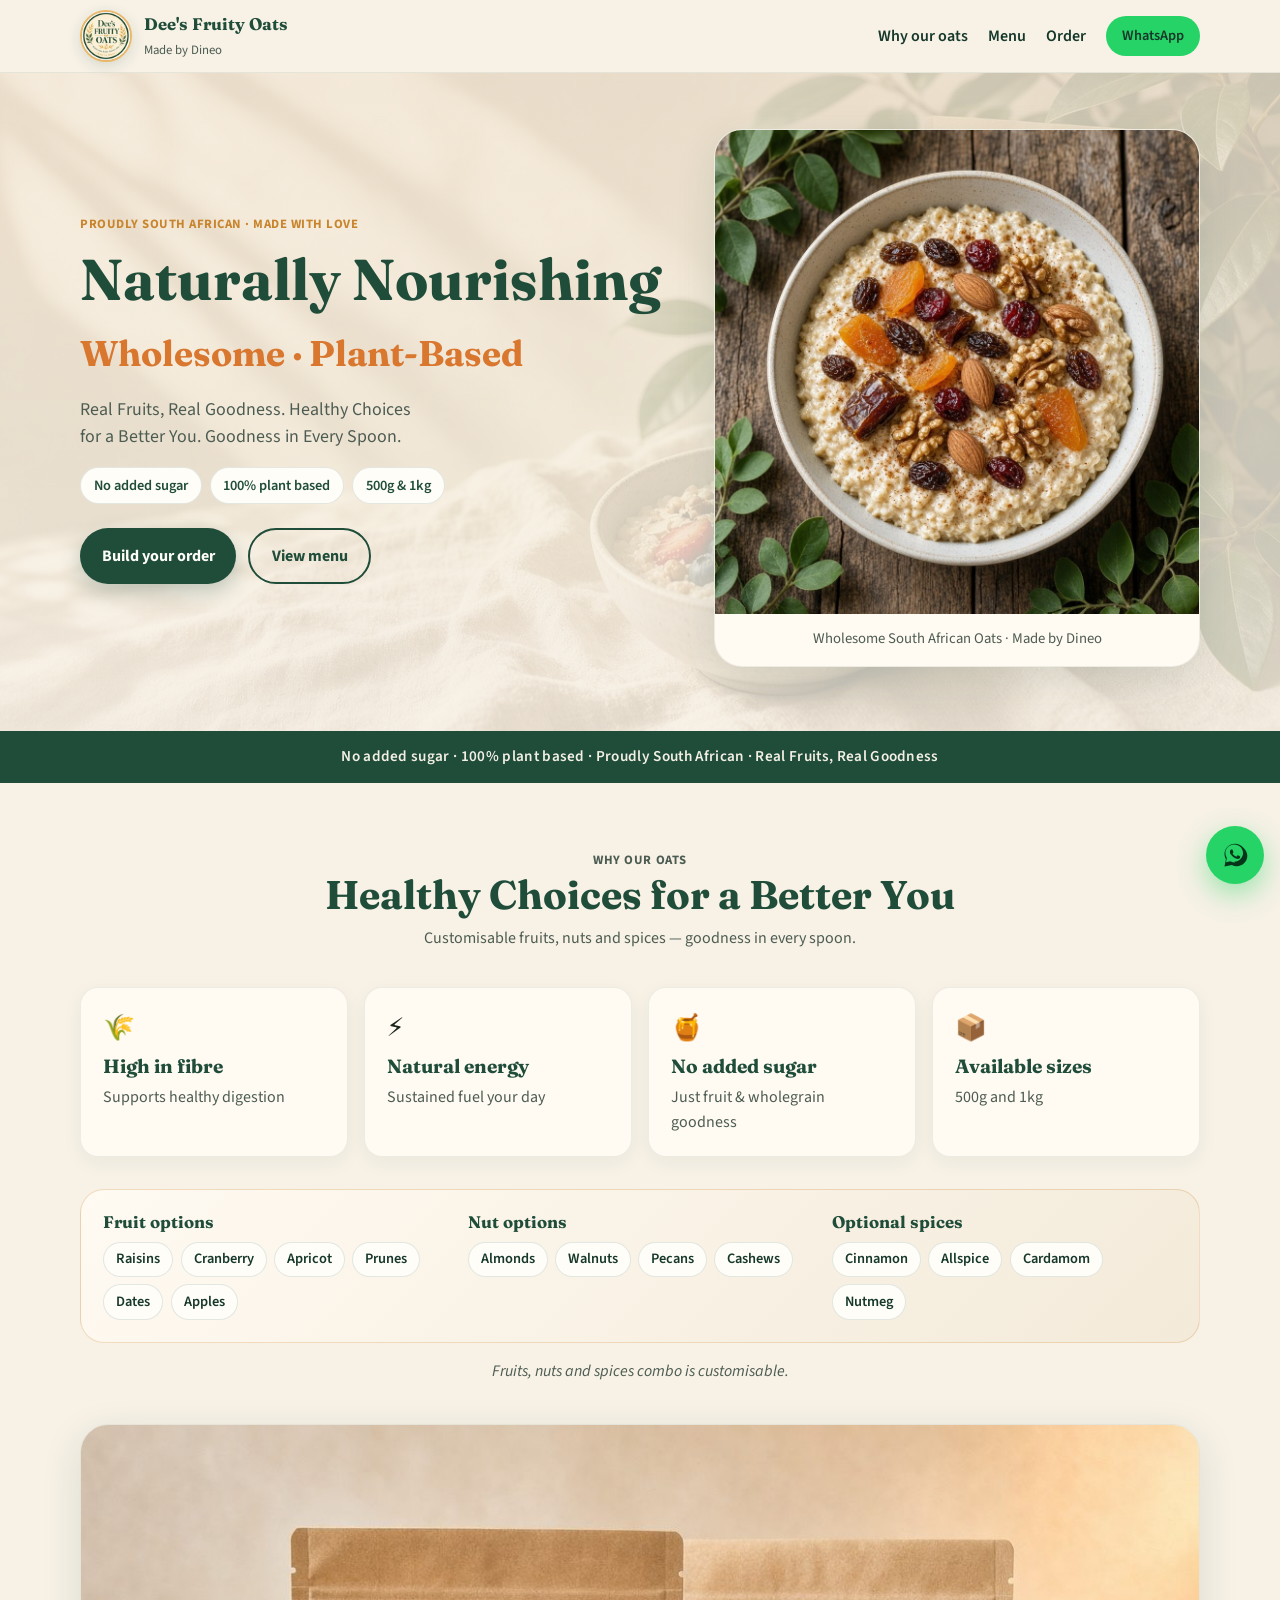
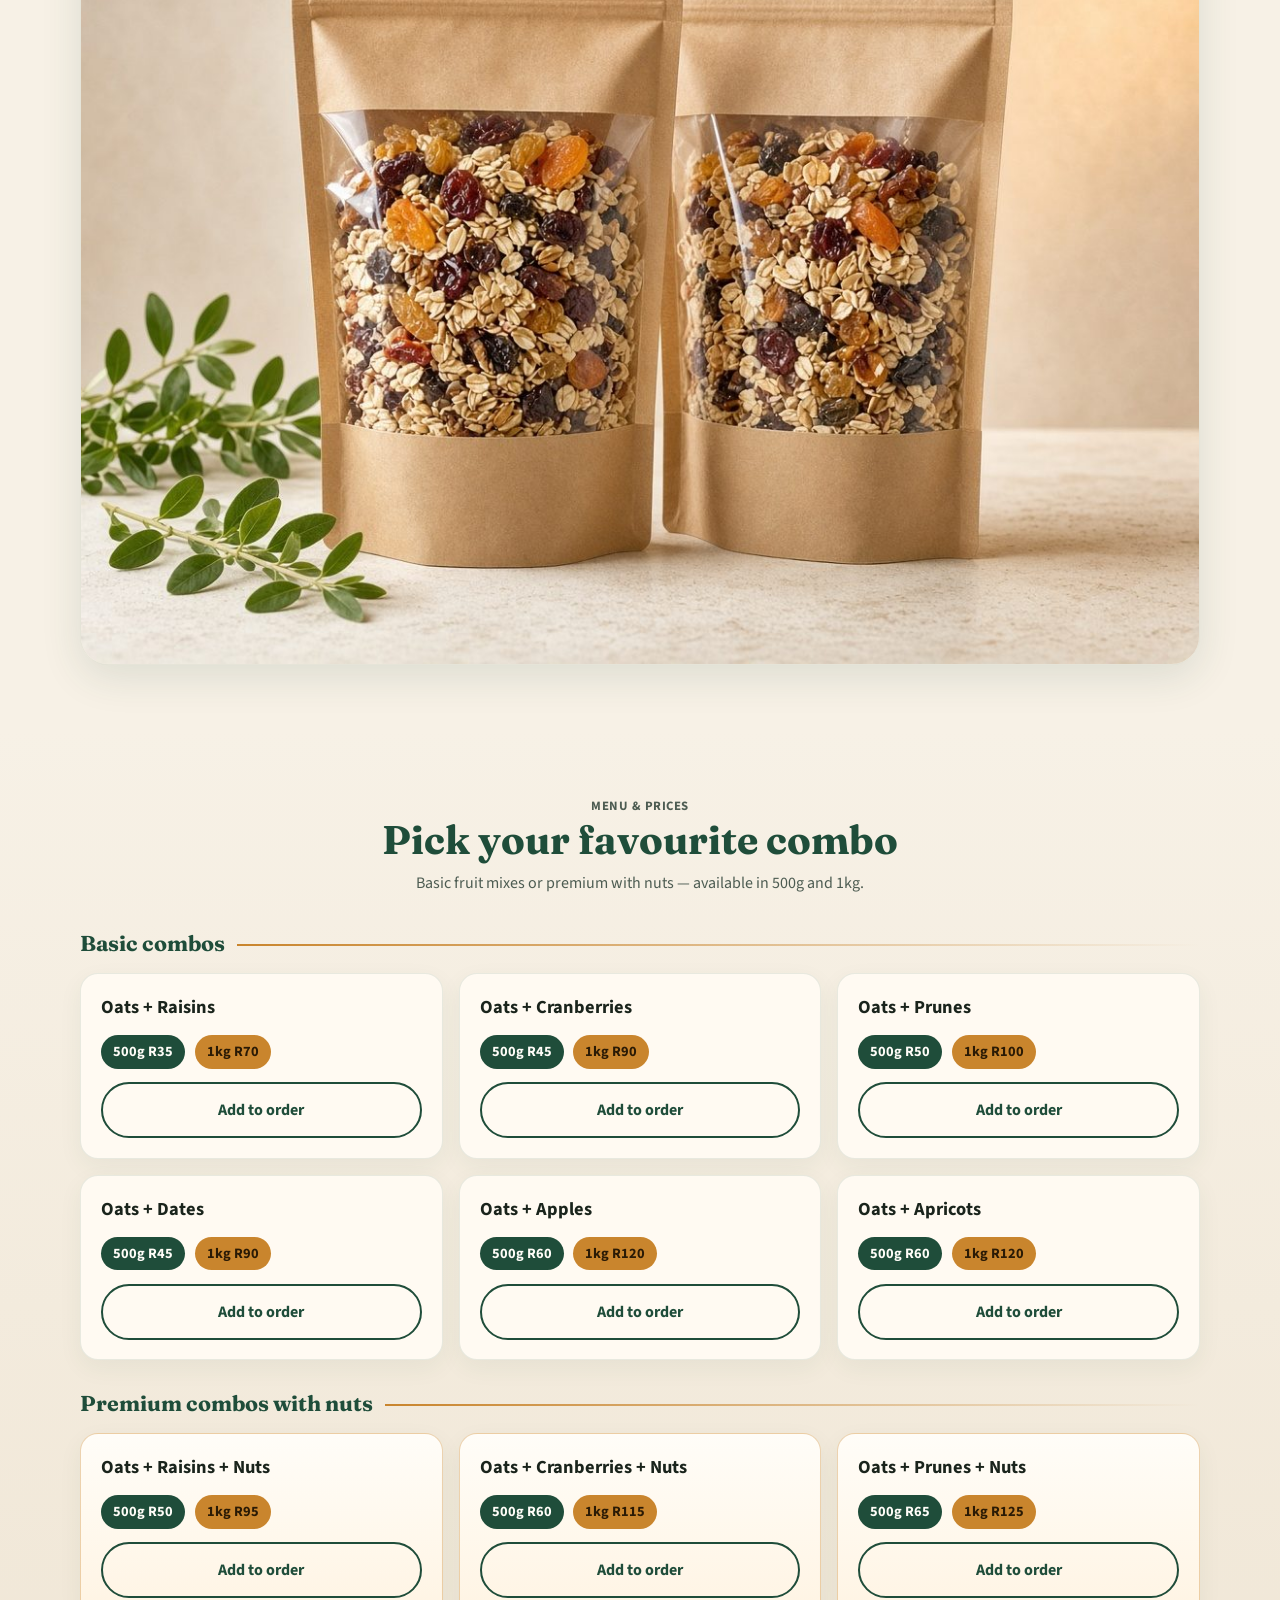
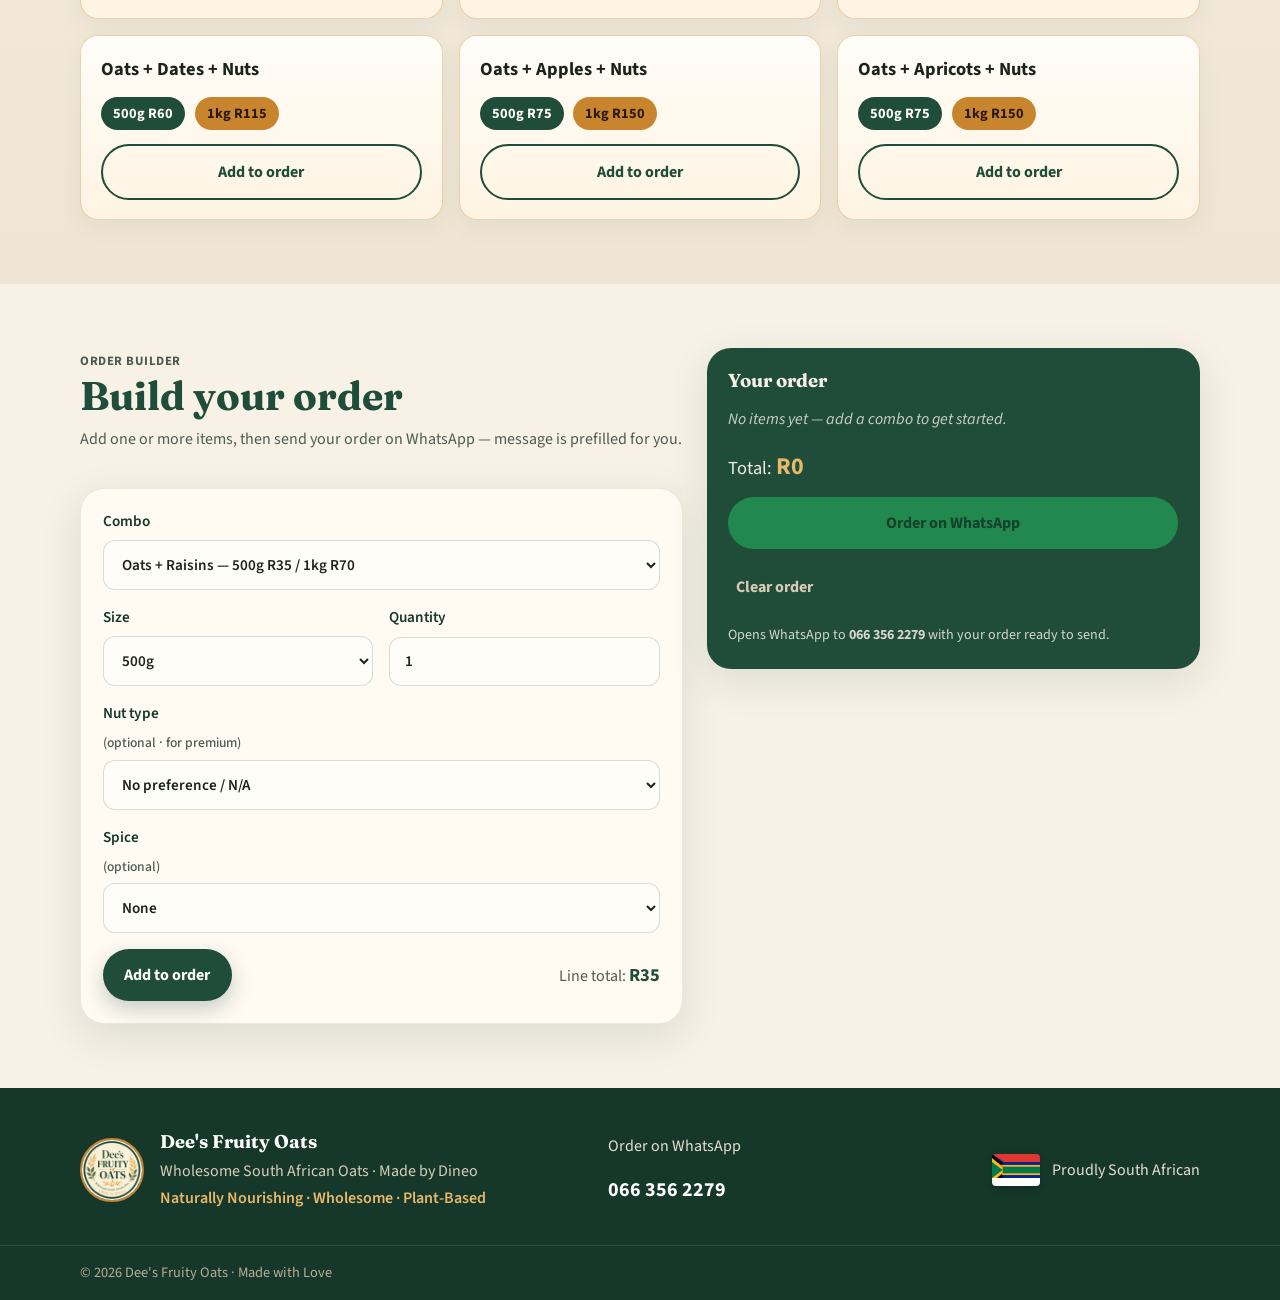
==== index.html @ 4854b6ce "Initial Dee's Fruity Oats website" ====
<!DOCTYPE html>
<html lang="en-ZA">
<head>
  <meta charset="UTF-8" />
  <meta name="viewport" content="width=device-width, initial-scale=1" />
  <title>Dee's Fruity Oats | Wholesome South African Oats – Made by Dineo</title>
  <meta name="description" content="Naturally nourishing, wholesome, plant-based oats with real fruit and nuts. No added sugar. Proudly South African. Order Dee's Fruity Oats on WhatsApp." />
  <meta name="keywords" content="Dee's Fruity Oats, South African oats, plant-based, no added sugar, fruity oats, Dineo, wholesome breakfast" />
  <meta name="theme-color" content="#1f4d3a" />
  <link rel="canonical" href="https://dees-fruity-oats.vercel.app/" />
  <link rel="icon" type="image/png" href="images/favicon.png" />
  <link rel="apple-touch-icon" href="images/apple-touch-icon.png" />

  <meta property="og:type" content="website" />
  <meta property="og:title" content="Dee's Fruity Oats | Wholesome South African Oats" />
  <meta property="og:description" content="Naturally Nourishing • Wholesome • Plant-Based. Real fruits, real goodness. Order on WhatsApp." />
  <meta property="og:image" content="images/og.jpg" />
  <meta property="og:locale" content="en_ZA" />
  <meta property="og:site_name" content="Dee's Fruity Oats" />

  <meta name="twitter:card" content="summary_large_image" />
  <meta name="twitter:title" content="Dee's Fruity Oats | Wholesome South African Oats" />
  <meta name="twitter:description" content="Naturally Nourishing • Wholesome • Plant-Based. Order on WhatsApp." />
  <meta name="twitter:image" content="images/og.jpg" />

  <link rel="preconnect" href="https://fonts.googleapis.com" />
  <link rel="preconnect" href="https://fonts.gstatic.com" crossorigin />
  <link href="https://fonts.googleapis.com/css2?family=Fraunces:opsz,wght@9..144,500;9..144,700&family=Source+Sans+3:wght@400;500;600;700&display=swap" rel="stylesheet" />
  <link rel="stylesheet" href="styles.css" />
</head>
<body>
  <a class="skip-link" href="#main">Skip to content</a>

  <header class="site-header">
    <div class="container header-inner">
      <a class="brand" href="#top" aria-label="Dee's Fruity Oats home">
        <img src="images/logo.jpg" alt="Dee's Fruity Oats logo" width="56" height="56" />
        <span>
          <strong>Dee's Fruity Oats</strong>
          <small>Made by Dineo</small>
        </span>
      </a>
      <nav class="nav" aria-label="Primary">
        <a href="#why">Why our oats</a>
        <a href="#menu">Menu</a>
        <a href="#order">Order</a>
        <a class="btn btn-wa btn-sm" href="https://wa.me/27663562279" target="_blank" rel="noopener">WhatsApp</a>
      </nav>
      <button class="nav-toggle" type="button" aria-expanded="false" aria-controls="mobile-nav" aria-label="Open menu">
        <span></span><span></span><span></span>
      </button>
    </div>
    <div id="mobile-nav" class="mobile-nav" hidden>
      <a href="#why">Why our oats</a>
      <a href="#menu">Menu</a>
      <a href="#order">Order</a>
      <a class="btn btn-wa" href="https://wa.me/27663562279" target="_blank" rel="noopener">Order on WhatsApp</a>
    </div>
  </header>

  <main id="main">
    <section id="top" class="hero">
      <div class="hero-bg" style="background-image:url('images/hero.jpg')" role="img" aria-label="Bowl of fruity oats and kraft pouches"></div>
      <div class="container hero-grid">
        <div class="hero-copy">
          <p class="eyebrow">Proudly South African · Made with Love</p>
          <h1>Naturally Nourishing<br /><span>Wholesome · Plant-Based</span></h1>
          <p class="lead">Real Fruits, Real Goodness. Healthy Choices for a Better You. Goodness in Every Spoon.</p>
          <ul class="pill-row" aria-label="Product highlights">
            <li>No added sugar</li>
            <li>100% plant based</li>
            <li>500g &amp; 1kg</li>
          </ul>
          <div class="hero-actions">
            <a class="btn btn-primary" href="#order">Build your order</a>
            <a class="btn btn-outline" href="#menu">View menu</a>
          </div>
        </div>
        <figure class="hero-card">
          <img src="images/bowl.jpg" alt="Bowl of creamy oats topped with dried fruit and nuts" width="640" height="640" />
          <figcaption>Wholesome South African Oats · Made by Dineo</figcaption>
        </figure>
      </div>
    </section>

    <section class="strip">
      <div class="container strip-inner">
        <p>No added sugar · 100% plant based · Proudly South African · Real Fruits, Real Goodness</p>
      </div>
    </section>

    <section id="why" class="section why">
      <div class="container">
        <div class="section-head">
          <p class="eyebrow">Why our oats</p>
          <h2>Healthy Choices for a Better You</h2>
          <p>Customisable fruits, nuts and spices — goodness in every spoon.</p>
        </div>
        <div class="feature-grid">
          <article class="feature-card">
            <div class="feature-icon" aria-hidden="true">🌾</div>
            <h3>High in fibre</h3>
            <p>Supports healthy digestion</p>
          </article>
          <article class="feature-card">
            <div class="feature-icon" aria-hidden="true">⚡</div>
            <h3>Natural energy</h3>
            <p>Sustained fuel your day</p>
          </article>
          <article class="feature-card">
            <div class="feature-icon" aria-hidden="true">🍯</div>
            <h3>No added sugar</h3>
            <p>Just fruit &amp; wholegrain goodness</p>
          </article>
          <article class="feature-card">
            <div class="feature-icon" aria-hidden="true">📦</div>
            <h3>Available sizes</h3>
            <p>500g and 1kg</p>
          </article>
        </div>

        <div class="options-panel">
          <div>
            <h3>Fruit options</h3>
            <ul class="chip-list">
              <li>Raisins</li><li>Cranberry</li><li>Apricot</li><li>Prunes</li><li>Dates</li><li>Apples</li>
            </ul>
          </div>
          <div>
            <h3>Nut options</h3>
            <ul class="chip-list">
              <li>Almonds</li><li>Walnuts</li><li>Pecans</li><li>Cashews</li>
            </ul>
          </div>
          <div>
            <h3>Optional spices</h3>
            <ul class="chip-list">
              <li>Cinnamon</li><li>Allspice</li><li>Cardamom</li><li>Nutmeg</li>
            </ul>
          </div>
        </div>
        <p class="note">Fruits, nuts and spices combo is customisable.</p>

        <figure class="product-shot">
          <img src="images/pouches.jpg" alt="Kraft-paper pouches of Dee's Fruity Oats with clear windows showing oats and dried fruit" width="960" height="720" loading="lazy" />
        </figure>
      </div>
    </section>

    <section id="menu" class="section menu">
      <div class="container">
        <div class="section-head">
          <p class="eyebrow">Menu &amp; prices</p>
          <h2>Pick your favourite combo</h2>
          <p>Basic fruit mixes or premium with nuts — available in 500g and 1kg.</p>
        </div>

        <h3 class="tier-title">Basic combos</h3>
        <div class="menu-grid" id="basic-menu"></div>

        <h3 class="tier-title">Premium combos with nuts</h3>
        <div class="menu-grid" id="premium-menu"></div>
      </div>
    </section>

    <section id="order" class="section order">
      <div class="container order-grid">
        <div>
          <div class="section-head left">
            <p class="eyebrow">Order builder</p>
            <h2>Build your order</h2>
            <p>Add one or more items, then send your order on WhatsApp — message is prefilled for you.</p>
          </div>

          <form id="order-form" class="order-form" novalidate>
            <label>
              Combo
              <select id="combo" required></select>
            </label>
            <div class="form-row">
              <label>
                Size
                <select id="size" required>
                  <option value="500g">500g</option>
                  <option value="1kg">1kg</option>
                </select>
              </label>
              <label>
                Quantity
                <input id="qty" type="number" min="1" max="50" value="1" required />
              </label>
            </div>
            <label>
              Nut type <span class="optional">(optional · for premium)</span>
              <select id="nut">
                <option value="">No preference / N/A</option>
                <option>Almonds</option>
                <option>Walnuts</option>
                <option>Pecans</option>
                <option>Cashews</option>
                <option>Mixed nuts</option>
              </select>
            </label>
            <label>
              Spice <span class="optional">(optional)</span>
              <select id="spice">
                <option value="">None</option>
                <option>Cinnamon</option>
                <option>Allspice</option>
                <option>Cardamom</option>
                <option>Nutmeg</option>
              </select>
            </label>
            <div class="form-actions">
              <button type="submit" class="btn btn-primary">Add to order</button>
              <p class="line-total" aria-live="polite">Line total: <strong id="line-total">R0</strong></p>
            </div>
          </form>
        </div>

        <aside class="cart" aria-labelledby="cart-heading">
          <h3 id="cart-heading">Your order</h3>
          <ul id="cart-list" class="cart-list">
            <li class="empty">No items yet — add a combo to get started.</li>
          </ul>
          <div class="cart-footer">
            <p class="running-total">Total: <strong id="cart-total">R0</strong></p>
            <button type="button" id="wa-order" class="btn btn-wa" disabled>Order on WhatsApp</button>
            <button type="button" id="clear-cart" class="btn btn-ghost" hidden>Clear order</button>
            <p class="wa-hint">Opens WhatsApp to <strong>066 356 2279</strong> with your order ready to send.</p>
          </div>
        </aside>
      </div>
    </section>
  </main>

  <footer class="site-footer">
    <div class="container footer-inner">
      <div class="footer-brand">
        <img src="images/logo.jpg" alt="" width="64" height="64" />
        <div>
          <strong>Dee's Fruity Oats</strong>
          <p>Wholesome South African Oats · Made by Dineo</p>
          <p class="tagline">Naturally Nourishing · Wholesome · Plant-Based</p>
        </div>
      </div>
      <div class="footer-contact">
        <p>Order on WhatsApp</p>
        <a href="https://wa.me/27663562279" target="_blank" rel="noopener">066 356 2279</a>
      </div>
      <div class="footer-flag" aria-label="Proudly South African">
        <svg viewBox="0 0 36 24" width="48" height="32" role="img" aria-label="South African flag">
          <rect width="36" height="24" fill="#002395"/>
          <path d="M0 0 L14 12 L0 24 Z" fill="#000"/>
          <path d="M0 3 L11 12 L0 21 Z" fill="#ffb612"/>
          <path d="M0 6 L8 12 L0 18 Z" fill="#007a4d"/>
          <path d="M8 9.5 H36 V14.5 H8 Z" fill="#007a4d"/>
          <path d="M6.5 8 H36 V9.5 H8 Z M6.5 14.5 H36 V16 H8 Z" fill="#ffb612"/>
          <path d="M0 0 H36 V6 H9 Z" fill="#de3831"/>
          <path d="M0 18 H9 L36 18 V24 H0 Z" fill="#fff"/>
          <path d="M9 6 H36 V8 H8.2 Z M9 16 H36 V18 H8.2 Z" fill="#002395"/>
        </svg>
        <span>Proudly South African</span>
      </div>
    </div>
    <div class="footer-bottom">
      <div class="container">
        <p>© <span id="year"></span> Dee's Fruity Oats · Made with Love</p>
      </div>
    </div>
  </footer>

  <a class="fab-wa" href="https://wa.me/27663562279" target="_blank" rel="noopener" aria-label="Chat on WhatsApp">
    <svg viewBox="0 0 32 32" width="28" height="28" aria-hidden="true"><path fill="currentColor" d="M16.1 3C9.4 3 4 8.3 4 14.9c0 2.1.6 4.1 1.6 5.9L4 29l8.4-1.6c1.7.9 3.6 1.4 5.6 1.4 6.7 0 12.1-5.3 12.1-11.9S22.8 3 16.1 3zm0 21.7c-1.8 0-3.5-.5-5-1.3l-.4-.2-5 1 1-4.8-.2-.4c-1-1.6-1.5-3.4-1.5-5.2 0-5.4 4.5-9.8 10.1-9.8s10.1 4.4 10.1 9.8-4.5 9.9-10.1 9.9zm5.5-7.3c-.3-.1-1.8-.9-2.1-1-.3-.1-.5-.2-.7.2-.2.3-.8 1-.9 1.1-.2.2-.3.2-.6.1-1.7-.8-2.8-1.5-3.9-3.3-.3-.5.3-.5.8-1.6.1-.2 0-.4 0-.5-.1-.1-.7-1.6-.9-2.2-.2-.6-.5-.5-.7-.5h-.6c-.2 0-.5.1-.8.4-.3.3-1 1-1 2.4s1 2.8 1.2 3c.1.2 2 3.1 4.9 4.3 1.8.8 2.5.8 3.4.7.5-.1 1.8-.7 2-1.4.3-.7.3-1.3.2-1.4-.1-.2-.3-.2-.6-.4z"/></svg>
  </a>

  <script src="app.js"></script>
</body>
</html>
---- styles.css ----
:root {
  --cream: #f7f1e6;
  --cream-dark: #efe4d2;
  --ink: #1a241c;
  --muted: #4d5c52;
  --green: #1f4d3a;
  --green-deep: #16382b;
  --green-soft: #2f6b52;
  --gold: #c9852d;
  --gold-soft: #e8b86a;
  --orange: #d9772f;
  --white: #fffdf8;
  --card: #fffaf2;
  --shadow: 0 12px 40px rgba(31, 77, 58, 0.12);
  --radius: 18px;
  --font: "Source Sans 3", system-ui, sans-serif;
  --display: "Fraunces", Georgia, serif;
}

*, *::before, *::after { box-sizing: border-box; }
html { scroll-behavior: smooth; }
body {
  margin: 0;
  font-family: var(--font);
  color: var(--ink);
  background: var(--cream);
  line-height: 1.55;
  -webkit-font-smoothing: antialiased;
}
img { max-width: 100%; height: auto; display: block; }
a { color: var(--green); text-decoration-thickness: 1.5px; text-underline-offset: 3px; }
a:hover { color: var(--orange); }
h1, h2, h3 { font-family: var(--display); line-height: 1.15; margin: 0 0 0.5rem; color: var(--green); }
p { margin: 0 0 1rem; }
.container { width: min(1120px, calc(100% - 2rem)); margin-inline: auto; }
.skip-link {
  position: absolute; left: -999px; top: 0; background: var(--green); color: white; padding: .75rem 1rem; z-index: 100;
}
.skip-link:focus { left: 1rem; top: 1rem; }

.site-header {
  position: sticky; top: 0; z-index: 50;
  background: rgba(247, 241, 230, 0.92);
  backdrop-filter: blur(12px);
  border-bottom: 1px solid rgba(31, 77, 58, 0.08);
}
.header-inner {
  display: flex; align-items: center; justify-content: space-between; gap: 1rem;
  min-height: 72px;
}
.brand {
  display: flex; align-items: center; gap: .75rem; color: inherit; text-decoration: none;
}
.brand img {
  width: 52px; height: 52px; border-radius: 50%;
  object-fit: cover; border: 2px solid var(--gold-soft);
  box-shadow: 0 4px 14px rgba(31,77,58,.15);
}
.brand strong { display: block; font-family: var(--display); color: var(--green); font-size: 1.05rem; }
.brand small { color: var(--muted); font-size: .8rem; }
.nav { display: none; align-items: center; gap: 1.25rem; }
.nav a { color: var(--green-deep); text-decoration: none; font-weight: 600; }
.nav a:hover { color: var(--orange); }
.nav-toggle {
  width: 44px; height: 44px; border: 0; background: transparent; display: grid; place-content: center; gap: 5px; cursor: pointer;
}
.nav-toggle span {
  display: block; width: 22px; height: 2px; background: var(--green); border-radius: 2px;
}
.mobile-nav {
  display: grid; gap: .75rem; padding: 0 1rem 1rem;
  border-top: 1px solid rgba(31,77,58,.08);
}
.mobile-nav a { color: var(--green); font-weight: 600; text-decoration: none; padding: .35rem 0; }
.mobile-nav[hidden] { display: none; }

.btn {
  display: inline-flex; align-items: center; justify-content: center; gap: .5rem;
  border: 0; border-radius: 999px; padding: .85rem 1.35rem;
  font: inherit; font-weight: 700; cursor: pointer; text-decoration: none;
  transition: transform .15s ease, box-shadow .15s ease, background .15s ease;
}
.btn:hover { transform: translateY(-1px); }
.btn:disabled { opacity: .45; cursor: not-allowed; transform: none; }
.btn-sm { padding: .55rem 1rem; font-size: .9rem; }
.btn-primary { background: var(--green); color: var(--white); box-shadow: 0 8px 20px rgba(31,77,58,.25); }
.btn-primary:hover { background: var(--green-deep); color: white; }
.btn-outline { background: transparent; color: var(--green); border: 2px solid var(--green); }
.btn-outline:hover { background: var(--green); color: white; }
.btn-wa { background: #25D366; color: #06351a; }
.btn-wa:hover { background: #1ebe5a; color: #042412; }
.btn-ghost { background: transparent; color: var(--muted); padding-inline: .5rem; }

.hero {
  position: relative; overflow: hidden;
  padding: 2.5rem 0 3rem;
  background: linear-gradient(180deg, #f3ead9 0%, var(--cream) 100%);
}
.hero-bg {
  position: absolute; inset: 0;
  background-size: cover; background-position: center right;
  opacity: .18; pointer-events: none;
}
.hero-grid {
  position: relative;
  display: grid; gap: 2rem; align-items: center;
}
.eyebrow {
  display: inline-block; margin: 0 0 .75rem;
  color: var(--gold); font-weight: 700; letter-spacing: .04em; text-transform: uppercase; font-size: .8rem;
}
.hero h1 { font-size: clamp(2.2rem, 7vw, 3.6rem); margin-bottom: 1rem; }
.hero h1 span { color: var(--orange); font-size: .62em; display: inline-block; margin-top: .35rem; }
.lead { font-size: 1.12rem; color: var(--muted); max-width: 38ch; }
.pill-row { list-style: none; padding: 0; margin: 0 0 1.5rem; display: flex; flex-wrap: wrap; gap: .5rem; }
.pill-row li {
  background: var(--white); border: 1px solid rgba(31,77,58,.12);
  color: var(--green); font-weight: 600; font-size: .9rem;
  padding: .4rem .8rem; border-radius: 999px;
}
.hero-actions { display: flex; flex-wrap: wrap; gap: .75rem; }
.hero-card {
  margin: 0; background: var(--card); border-radius: 28px; overflow: hidden;
  box-shadow: var(--shadow); border: 1px solid rgba(31,77,58,.08);
}
.hero-card img { width: 100%; aspect-ratio: 1; object-fit: cover; }
.hero-card figcaption {
  padding: .9rem 1.1rem; font-size: .92rem; color: var(--muted); text-align: center;
}

.strip {
  background: var(--green);
  color: #f4efe4;
  padding: .9rem 0;
}
.strip-inner { text-align: center; font-weight: 600; letter-spacing: .02em; }
.strip p { margin: 0; font-size: .95rem; }

.section { padding: 4rem 0; }
.section-head { text-align: center; max-width: 40rem; margin: 0 auto 2.25rem; }
.section-head.left { text-align: left; margin-left: 0; }
.section-head h2 { font-size: clamp(1.8rem, 4vw, 2.5rem); }
.section-head p { color: var(--muted); margin-bottom: 0; }

.feature-grid {
  display: grid; gap: 1rem;
  grid-template-columns: 1fr;
}
.feature-card {
  background: var(--card); border-radius: var(--radius); padding: 1.35rem;
  border: 1px solid rgba(31,77,58,.08); box-shadow: 0 6px 20px rgba(31,77,58,.05);
}
.feature-icon { font-size: 1.6rem; margin-bottom: .4rem; }
.feature-card h3 { font-size: 1.2rem; }
.feature-card p { margin: 0; color: var(--muted); }

.options-panel {
  margin-top: 2rem;
  display: grid; gap: 1.25rem;
  background: linear-gradient(135deg, #fffaf2, #f3ead9);
  border: 1px solid rgba(201,133,45,.25);
  border-radius: 24px; padding: 1.4rem;
}
.options-panel h3 { font-size: 1.05rem; margin-bottom: .6rem; }
.chip-list { list-style: none; padding: 0; margin: 0; display: flex; flex-wrap: wrap; gap: .45rem; }
.chip-list li {
  background: var(--white); color: var(--green-deep); border: 1px solid rgba(31,77,58,.12);
  border-radius: 999px; padding: .35rem .75rem; font-weight: 600; font-size: .9rem;
}
.note { text-align: center; color: var(--muted); margin-top: 1rem; font-style: italic; }
.product-shot {
  margin: 2.5rem 0 0; border-radius: 28px; overflow: hidden;
  box-shadow: var(--shadow); border: 1px solid rgba(31,77,58,.08);
}
.product-shot img { width: 100%; aspect-ratio: 4/3; object-fit: cover; }

.menu { background: linear-gradient(180deg, var(--cream) 0%, #efe5d4 100%); }
.tier-title {
  display: flex; align-items: center; gap: .75rem;
  margin: 2rem 0 1rem; font-size: 1.35rem;
}
.tier-title::after {
  content: ""; flex: 1; height: 2px;
  background: linear-gradient(90deg, var(--gold), transparent);
}
.menu-grid {
  display: grid; gap: 1rem;
  grid-template-columns: 1fr;
}
.menu-card {
  background: var(--card); border-radius: var(--radius); padding: 1.2rem 1.25rem;
  border: 1px solid rgba(31,77,58,.1); display: grid; gap: .85rem;
  box-shadow: 0 8px 24px rgba(31,77,58,.06);
}
.menu-card.premium { border-color: rgba(201,133,45,.35); background: linear-gradient(180deg, #fffdf8, #fff4e3); }
.menu-card h4 { margin: 0; font-size: 1.15rem; }
.price-row { display: flex; gap: .6rem; flex-wrap: wrap; }
.price-tag {
  background: var(--green); color: var(--white); border-radius: 999px;
  padding: .35rem .75rem; font-weight: 700; font-size: .9rem;
}
.price-tag.alt { background: var(--gold); color: #2a1a05; }
.menu-card .btn { width: 100%; }

.order { background: var(--cream); }
.order-grid { display: grid; gap: 1.5rem; }
.order-form {
  background: var(--card); border-radius: 24px; padding: 1.35rem;
  border: 1px solid rgba(31,77,58,.1); box-shadow: var(--shadow);
  display: grid; gap: 1rem;
}
.order-form label {
  display: grid; gap: .4rem; font-weight: 600; color: var(--green-deep); font-size: .95rem;
}
.optional { font-weight: 500; color: var(--muted); font-size: .85rem; }
.order-form select, .order-form input {
  font: inherit; border-radius: 12px; border: 1.5px solid rgba(31,77,58,.18);
  padding: .75rem .9rem; background: var(--white); color: var(--ink);
}
.order-form select:focus, .order-form input:focus {
  outline: 2px solid var(--gold); outline-offset: 1px; border-color: var(--gold);
}
.form-row { display: grid; gap: 1rem; grid-template-columns: 1fr 1fr; }
.form-actions {
  display: flex; flex-wrap: wrap; align-items: center; justify-content: space-between; gap: .75rem;
}
.line-total { margin: 0; color: var(--muted); }
.line-total strong { color: var(--green); font-size: 1.15rem; }

.cart {
  background: var(--green); color: #f4efe4; border-radius: 24px; padding: 1.35rem;
  box-shadow: var(--shadow); display: flex; flex-direction: column; gap: 1rem;
}
.cart h3 { color: #f7f1e6; margin: 0; }
.cart-list { list-style: none; padding: 0; margin: 0; display: grid; gap: .75rem; flex: 1; }
.cart-list .empty { opacity: .8; font-style: italic; }
.cart-item {
  background: rgba(255,255,255,.08); border-radius: 14px; padding: .85rem 1rem;
  display: grid; gap: .25rem;
}
.cart-item strong { color: #fff; }
.cart-item .meta { font-size: .9rem; opacity: .9; }
.cart-item .row { display: flex; justify-content: space-between; align-items: center; gap: .5rem; }
.cart-item button {
  border: 0; background: transparent; color: #ffd9a8; cursor: pointer; font: inherit; font-weight: 600;
}
.cart-footer { display: grid; gap: .75rem; }
.running-total { margin: 0; font-size: 1.15rem; }
.running-total strong { font-size: 1.5rem; color: var(--gold-soft); }
.wa-hint { margin: 0; font-size: .88rem; opacity: .85; }
.cart .btn-wa { width: 100%; }
.cart .btn-ghost { color: #d9cbb4; justify-self: start; }

.site-footer {
  background: var(--green-deep); color: #e8dfcf; padding-top: 2.5rem;
}
.footer-inner {
  display: grid; gap: 1.5rem; padding-bottom: 2rem;
}
.footer-brand { display: flex; gap: 1rem; align-items: center; }
.footer-brand img {
  width: 64px; height: 64px; border-radius: 50%; object-fit: cover; border: 2px solid var(--gold);
}
.footer-brand strong { display: block; color: #fff; font-family: var(--display); font-size: 1.15rem; }
.footer-brand p { margin: .15rem 0; color: #d7cdb8; }
.tagline { color: var(--gold-soft) !important; font-weight: 600; }
.footer-contact a {
  color: #fff; font-size: 1.25rem; font-weight: 700; text-decoration: none;
}
.footer-contact a:hover { color: var(--gold-soft); }
.footer-flag { display: flex; align-items: center; gap: .75rem; }
.footer-flag svg {
  border-radius: 4px; box-shadow: 0 2px 8px rgba(0,0,0,.25); flex-shrink: 0;
}
.footer-bottom {
  border-top: 1px solid rgba(255,255,255,.1); padding: 1rem 0; font-size: .9rem; color: #b9ad96;
}
.footer-bottom p { margin: 0; }

.fab-wa {
  position: fixed; right: 1rem; bottom: 1rem; z-index: 60;
  width: 58px; height: 58px; border-radius: 50%;
  background: #25D366; color: #06351a;
  display: grid; place-items: center;
  box-shadow: 0 10px 28px rgba(37,211,102,.45);
  text-decoration: none;
}
.fab-wa:hover { transform: translateY(-2px) scale(1.03); color: #042412; }

@media (min-width: 720px) {
  .nav { display: flex; }
  .nav-toggle { display: none; }
  .mobile-nav { display: none !important; }
  .hero-grid { grid-template-columns: 1.1fr .9fr; gap: 2.5rem; }
  .feature-grid { grid-template-columns: repeat(2, 1fr); }
  .options-panel { grid-template-columns: repeat(3, 1fr); }
  .menu-grid { grid-template-columns: repeat(2, 1fr); }
  .order-grid { grid-template-columns: 1.1fr .9fr; align-items: start; }
  .footer-inner { grid-template-columns: 1.4fr 1fr auto; align-items: center; }
}

@media (min-width: 980px) {
  .feature-grid { grid-template-columns: repeat(4, 1fr); }
  .menu-grid { grid-template-columns: repeat(3, 1fr); }
  .hero { padding: 3.5rem 0 4rem; }
}
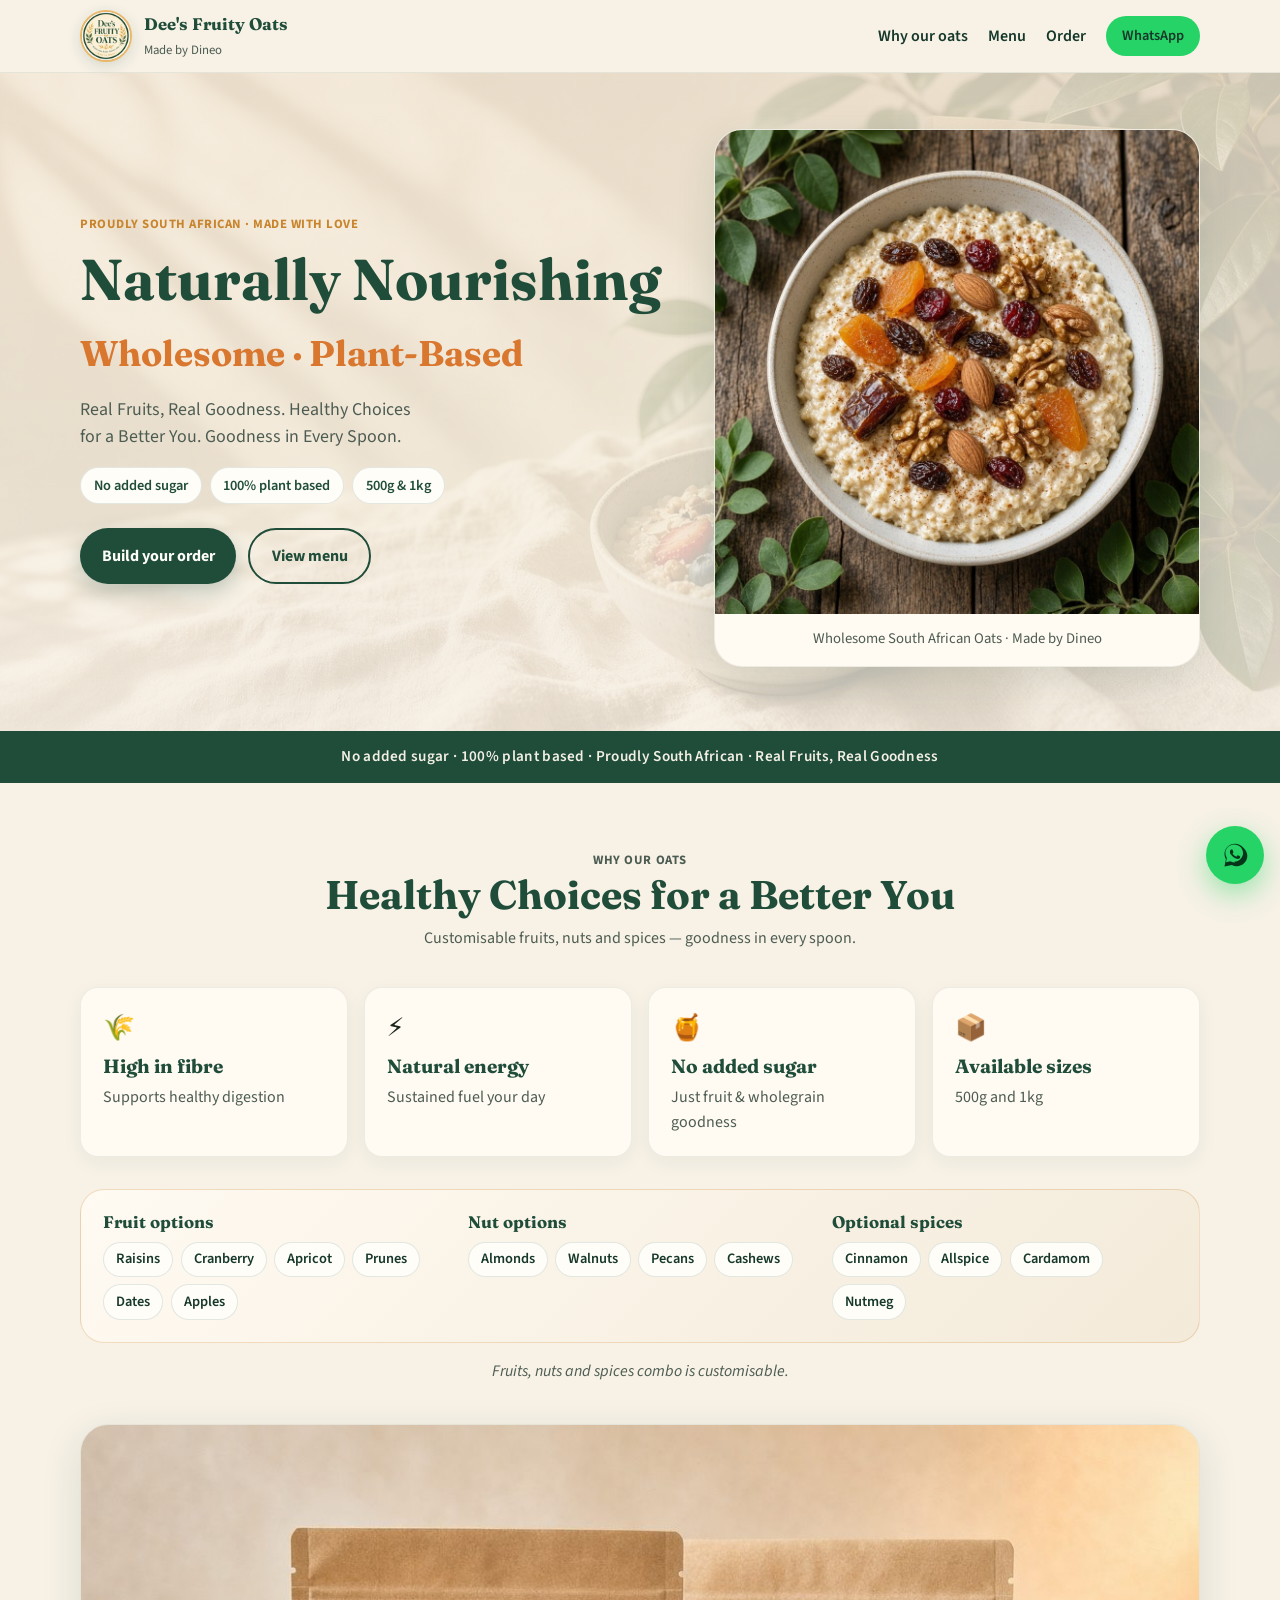
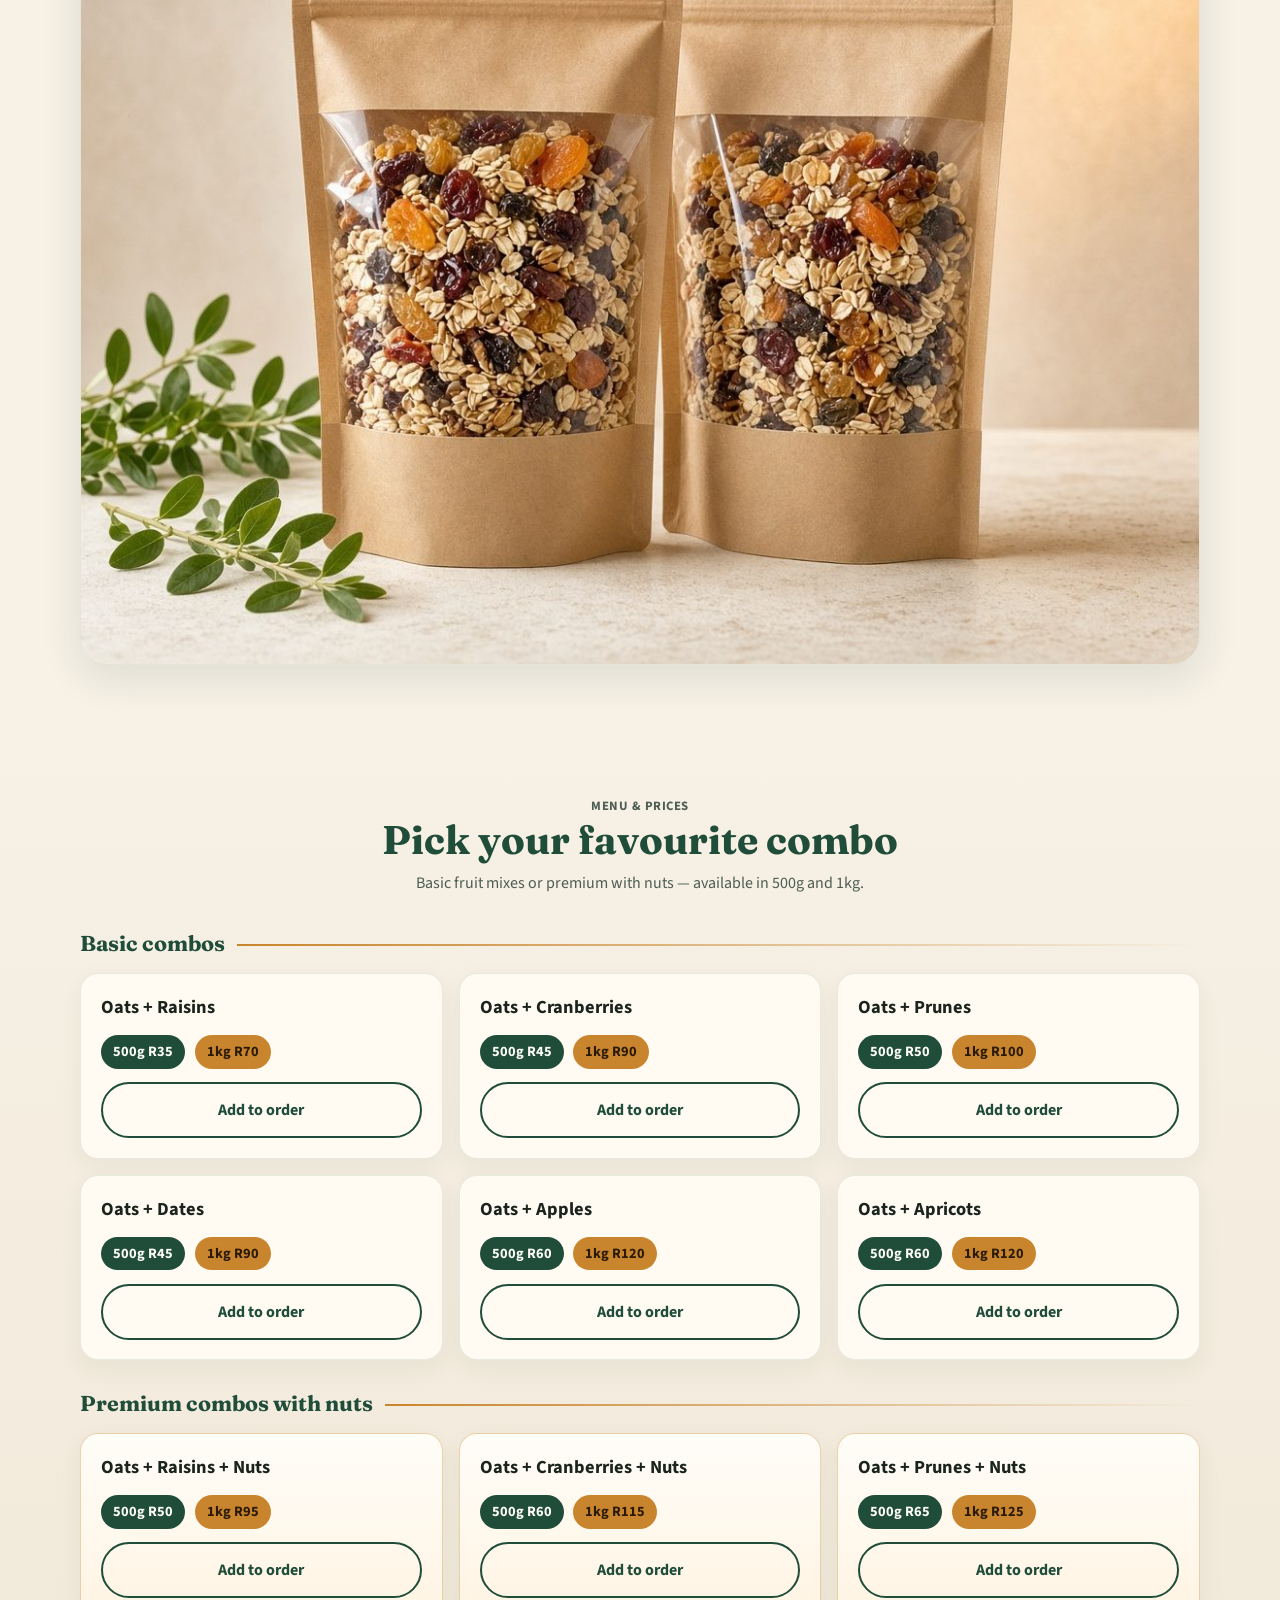
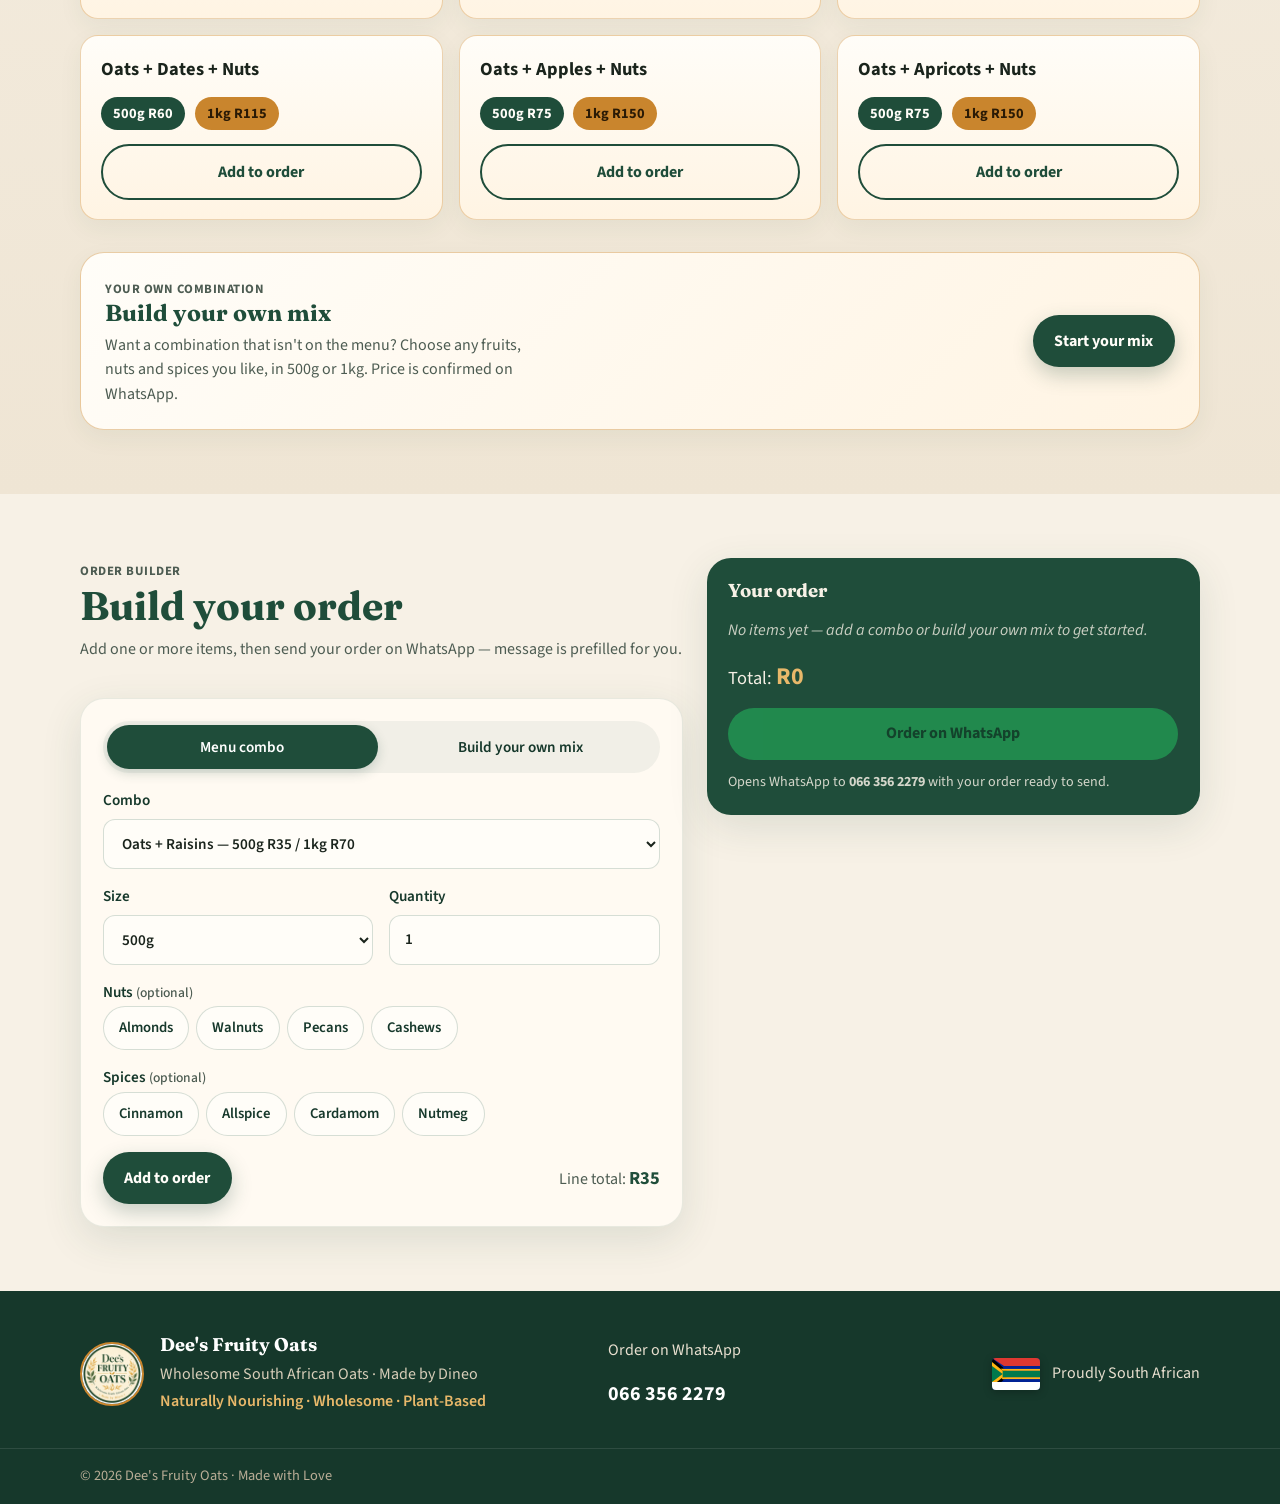
==== commit 9939ab2b: "Add build-your-own mix and multi-select nuts and spices Customers can now build a custom mix by choo" ====
--- a/index.html
+++ b/index.html
@@ -7,21 +7,21 @@
   <meta name="description" content="Naturally nourishing, wholesome, plant-based oats with real fruit and nuts. No added sugar. Proudly South African. Order Dee's Fruity Oats on WhatsApp." />
   <meta name="keywords" content="Dee's Fruity Oats, South African oats, plant-based, no added sugar, fruity oats, Dineo, wholesome breakfast" />
   <meta name="theme-color" content="#1f4d3a" />
-  <link rel="canonical" href="https://dees-fruity-oats.vercel.app/" />
+  <link rel="canonical" href="https://immortal8725.github.io/dees-fruity-oats/" />
   <link rel="icon" type="image/png" href="images/favicon.png" />
   <link rel="apple-touch-icon" href="images/apple-touch-icon.png" />
 
   <meta property="og:type" content="website" />
   <meta property="og:title" content="Dee's Fruity Oats | Wholesome South African Oats" />
   <meta property="og:description" content="Naturally Nourishing • Wholesome • Plant-Based. Real fruits, real goodness. Order on WhatsApp." />
-  <meta property="og:image" content="images/og.jpg" />
+  <meta property="og:image" content="https://immortal8725.github.io/dees-fruity-oats/images/og.jpg" />
   <meta property="og:locale" content="en_ZA" />
   <meta property="og:site_name" content="Dee's Fruity Oats" />
 
   <meta name="twitter:card" content="summary_large_image" />
   <meta name="twitter:title" content="Dee's Fruity Oats | Wholesome South African Oats" />
   <meta name="twitter:description" content="Naturally Nourishing • Wholesome • Plant-Based. Order on WhatsApp." />
-  <meta name="twitter:image" content="images/og.jpg" />
+  <meta name="twitter:image" content="https://immortal8725.github.io/dees-fruity-oats/images/og.jpg" />
 
   <link rel="preconnect" href="https://fonts.googleapis.com" />
   <link rel="preconnect" href="https://fonts.gstatic.com" crossorigin />
@@ -160,6 +160,15 @@
 
         <h3 class="tier-title">Premium combos with nuts</h3>
         <div class="menu-grid" id="premium-menu"></div>
+
+        <aside class="custom-mix-callout" aria-labelledby="custom-mix-heading">
+          <div>
+            <p class="eyebrow">Your own combination</p>
+            <h3 id="custom-mix-heading">Build your own mix</h3>
+            <p>Want a combination that isn't on the menu? Choose any fruits, nuts and spices you like, in 500g or 1kg. Price is confirmed on WhatsApp.</p>
+          </div>
+          <a class="btn btn-primary" href="#order" id="start-custom-mix">Start your mix</a>
+        </aside>
       </div>
     </section>
 
@@ -173,10 +182,36 @@
           </div>
 
           <form id="order-form" class="order-form" novalidate>
-            <label>
-              Combo
-              <select id="combo" required></select>
-            </label>
+            <fieldset class="mode-switch">
+              <legend class="visually-hidden">Order type</legend>
+              <div class="mode-switch-row">
+                <label class="mode-option">
+                  <input type="radio" name="order-mode" value="combo" checked />
+                  <span>Menu combo</span>
+                </label>
+                <label class="mode-option">
+                  <input type="radio" name="order-mode" value="custom" />
+                  <span>Build your own mix</span>
+                </label>
+              </div>
+            </fieldset>
+
+            <p id="custom-mode-hint" class="mode-hint" hidden>Pick any fruits, nuts and spices you like. Price is confirmed on WhatsApp.</p>
+
+            <div id="combo-fields">
+              <label>
+                Combo
+                <select id="combo" required></select>
+              </label>
+            </div>
+
+            <div id="custom-fields" hidden>
+              <fieldset class="chip-fieldset">
+                <legend>Fruits <span class="optional">(pick any)</span></legend>
+                <div class="chip-toggles" id="fruit-chips"></div>
+              </fieldset>
+            </div>
+
             <div class="form-row">
               <label>
                 Size
@@ -190,27 +225,19 @@
                 <input id="qty" type="number" min="1" max="50" value="1" required />
               </label>
             </div>
-            <label>
-              Nut type <span class="optional">(optional · for premium)</span>
-              <select id="nut">
-                <option value="">No preference / N/A</option>
-                <option>Almonds</option>
-                <option>Walnuts</option>
-                <option>Pecans</option>
-                <option>Cashews</option>
-                <option>Mixed nuts</option>
-              </select>
-            </label>
-            <label>
-              Spice <span class="optional">(optional)</span>
-              <select id="spice">
-                <option value="">None</option>
-                <option>Cinnamon</option>
-                <option>Allspice</option>
-                <option>Cardamom</option>
-                <option>Nutmeg</option>
-              </select>
-            </label>
+
+            <fieldset class="chip-fieldset">
+              <legend>Nuts <span class="optional" id="nut-legend-note">(optional)</span></legend>
+              <div class="chip-toggles" id="nut-chips"></div>
+            </fieldset>
+
+            <fieldset class="chip-fieldset">
+              <legend>Spices <span class="optional">(optional)</span></legend>
+              <div class="chip-toggles" id="spice-chips"></div>
+            </fieldset>
+
+            <p id="custom-error" class="form-error" hidden role="alert">Please choose at least one fruit or nut for your mix.</p>
+
             <div class="form-actions">
               <button type="submit" class="btn btn-primary">Add to order</button>
               <p class="line-total" aria-live="polite">Line total: <strong id="line-total">R0</strong></p>
@@ -225,6 +252,7 @@
           </ul>
           <div class="cart-footer">
             <p class="running-total">Total: <strong id="cart-total">R0</strong></p>
+            <p id="cart-total-note" class="cart-total-note" hidden>+ custom mix price to be confirmed</p>
             <button type="button" id="wa-order" class="btn btn-wa" disabled>Order on WhatsApp</button>
             <button type="button" id="clear-cart" class="btn btn-ghost" hidden>Clear order</button>
             <p class="wa-hint">Opens WhatsApp to <strong>066 356 2279</strong> with your order ready to send.</p>
--- a/styles.css
+++ b/styles.css
@@ -37,6 +37,14 @@
   position: absolute; left: -999px; top: 0; background: var(--green); color: white; padding: .75rem 1rem; z-index: 100;
 }
 .skip-link:focus { left: 1rem; top: 1rem; }
+.visually-hidden {
+  position: absolute !important;
+  width: 1px; height: 1px;
+  padding: 0; margin: -1px;
+  overflow: hidden; clip: rect(0, 0, 0, 0);
+  white-space: nowrap; border: 0;
+}
+[hidden] { display: none !important; }
 
 .site-header {
   position: sticky; top: 0; z-index: 50;
@@ -202,6 +210,21 @@
 .price-tag.alt { background: var(--gold); color: #2a1a05; }
 .menu-card .btn { width: 100%; }
 
+.custom-mix-callout {
+  margin-top: 2rem;
+  background: linear-gradient(135deg, #fffdf8, #fff4e3);
+  border: 1.5px solid rgba(201,133,45,.4);
+  border-radius: 24px;
+  padding: 1.4rem 1.5rem;
+  display: grid;
+  gap: 1rem;
+  box-shadow: 0 8px 24px rgba(31,77,58,.06);
+  align-items: center;
+}
+.custom-mix-callout h3 { font-size: 1.45rem; margin-bottom: .35rem; }
+.custom-mix-callout p { margin-bottom: 0; color: var(--muted); max-width: 52ch; }
+.custom-mix-callout .btn { justify-self: start; }
+
 .order { background: var(--cream); }
 .order-grid { display: grid; gap: 1.5rem; }
 .order-form {
@@ -227,6 +250,129 @@
 .line-total { margin: 0; color: var(--muted); }
 .line-total strong { color: var(--green); font-size: 1.15rem; }
 
+.mode-switch { border: 0; margin: 0; padding: 0; min-width: 0; }
+.mode-switch-row {
+  display: grid;
+  grid-template-columns: 1fr 1fr;
+  gap: .4rem;
+  background: rgba(31,77,58,.06);
+  border-radius: 999px;
+  padding: .25rem;
+}
+.mode-option {
+  display: grid;
+  position: relative;
+  margin: 0;
+  font-weight: 700;
+}
+.mode-option input {
+  position: absolute;
+  inset: 0;
+  opacity: 0;
+  margin: 0;
+  cursor: pointer;
+  z-index: 1;
+}
+.mode-option span {
+  display: flex; align-items: center; justify-content: center;
+  text-align: center;
+  min-height: 44px;
+  padding: .45rem .7rem;
+  border-radius: 999px;
+  color: var(--green-deep);
+  background: transparent;
+  line-height: 1.2;
+  font-size: .95rem;
+}
+.mode-option input:checked + span {
+  background: var(--green);
+  color: #fff;
+  box-shadow: 0 4px 12px rgba(31,77,58,.2);
+}
+.mode-option input:focus-visible + span {
+  outline: 2px solid var(--gold);
+  outline-offset: 2px;
+}
+.mode-hint {
+  margin: 0;
+  color: var(--muted);
+  font-size: .92rem;
+}
+.mode-hint[hidden],
+.form-error[hidden],
+#custom-fields[hidden],
+#combo-fields[hidden] { display: none; }
+
+.chip-fieldset {
+  border: 0;
+  margin: 0;
+  padding: 0;
+  min-width: 0;
+  display: grid;
+  gap: .5rem;
+}
+.chip-fieldset legend {
+  font-weight: 600;
+  color: var(--green-deep);
+  font-size: .95rem;
+  padding: 0;
+  margin-bottom: .15rem;
+}
+.chip-toggles {
+  display: flex;
+  flex-wrap: wrap;
+  gap: .45rem;
+}
+.chip-toggle {
+  position: relative;
+  display: inline-flex;
+  margin: 0;
+  font-weight: 600;
+}
+.chip-toggle input {
+  position: absolute;
+  inset: 0;
+  width: 100%;
+  height: 100%;
+  opacity: 0;
+  margin: 0;
+  cursor: pointer;
+  z-index: 1;
+}
+.chip-toggle span {
+  display: inline-flex;
+  align-items: center;
+  justify-content: center;
+  min-height: 44px;
+  padding: .35rem 0.95rem;
+  border-radius: 999px;
+  background: var(--white);
+  color: var(--green-deep);
+  border: 1.5px solid rgba(31,77,58,.18);
+  font-size: .92rem;
+  line-height: 1;
+  user-select: none;
+}
+.chip-toggle input:checked + span {
+  background: var(--green);
+  color: #fff;
+  border-color: var(--green);
+}
+.chip-toggle input:focus-visible + span {
+  outline: 2px solid var(--gold);
+  outline-offset: 2px;
+}
+.form-error {
+  margin: 0;
+  color: #8a2b12;
+  background: #fff1ea;
+  border: 1px solid rgba(138,43,18,.2);
+  border-radius: 12px;
+  padding: .7rem .9rem;
+  font-weight: 600;
+  font-size: .92rem;
+}
+
 .cart {
   background: var(--green); color: #f4efe4; border-radius: 24px; padding: 1.35rem;
   box-shadow: var(--shadow); display: flex; flex-direction: column; gap: 1rem;
@@ -247,6 +393,14 @@
 .cart-footer { display: grid; gap: .75rem; }
 .running-total { margin: 0; font-size: 1.15rem; }
 .running-total strong { font-size: 1.5rem; color: var(--gold-soft); }
+.cart-total-note {
+  margin: -.35rem 0 0;
+  font-size: .95rem;
+  font-weight: 600;
+  color: var(--gold-soft);
+}
+.cart-total-note[hidden] { display: none; }
+.cart-item.custom { border: 1px dashed rgba(232,184,106,.55); }
 .wa-hint { margin: 0; font-size: .88rem; opacity: .85; }
 .cart .btn-wa { width: 100%; }
 .cart .btn-ghost { color: #d9cbb4; justify-self: start; }
@@ -296,6 +450,7 @@
   .options-panel { grid-template-columns: repeat(3, 1fr); }
   .menu-grid { grid-template-columns: repeat(2, 1fr); }
   .order-grid { grid-template-columns: 1.1fr .9fr; align-items: start; }
+  .custom-mix-callout { grid-template-columns: 1fr auto; gap: 1.5rem; }
   .footer-inner { grid-template-columns: 1.4fr 1fr auto; align-items: center; }
 }
 
